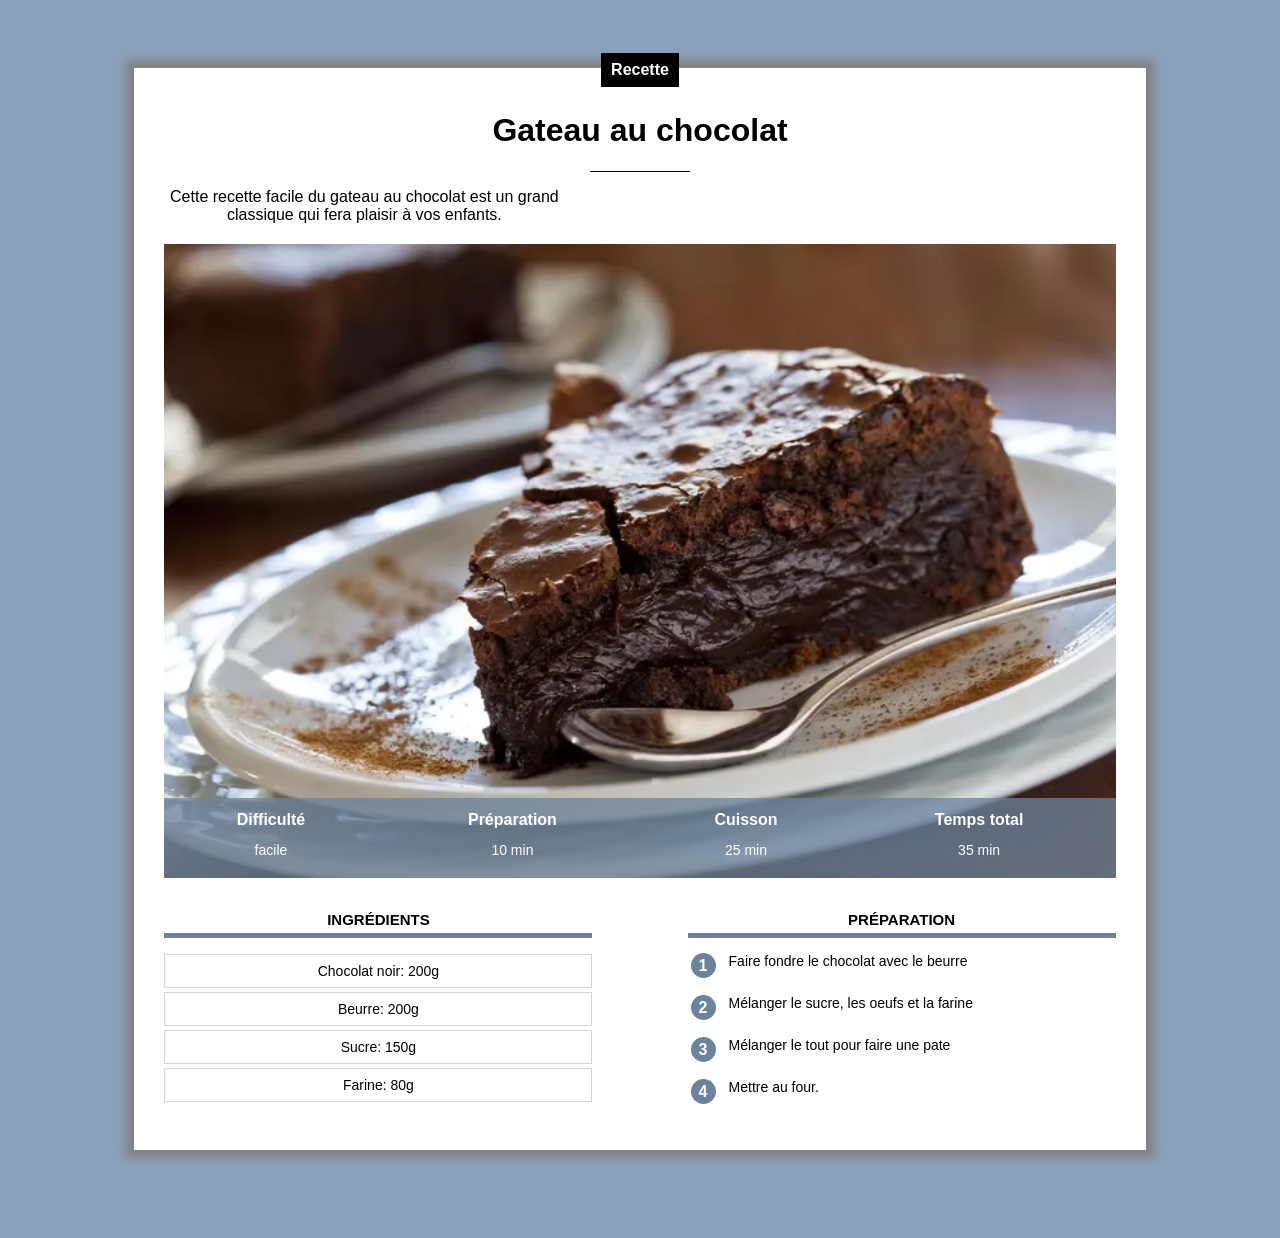
==== recette.html @ 6d66e081 "Add files via upload" ====
<!doctype html>
<html lang="fr">
<head>
  <meta charset="utf-8">
  <title>Gateau au chocolat</title>
  <link rel="stylesheet" href="Gateau_au_chocolat.css">
  <script src="script.js"></script>
</head>
<body>

        <div class="contenue">
            
            <div class="centre">
                <p  class="categorie">Recette</p>
            </div>

            <h1>Gateau au chocolat</h1>

            <div class="separateur"> </div>
            
            <div>

                <p class="description">Cette recette facile du gateau au chocolat est un grand classique qui fera plaisir à vos enfants.</p>

            </div>

            <div class="info">
                <img class="centre_image" src="gateau.jpg">
                
                <table class="info" >

                    
                    <tr>
                        <th>Difficulté</th>
                        <th>Préparation</th>
                        <th>Cuisson</th>
                        <th>Temps total</th>
                    </tr>
                
                
                    <tr>
                        <td>facile</td>
                        <td>10 min</td>
                        <td>25 min</td>
                        <td>35 min</td>
                    </tr>
                    
                </table>
            </div>

            <div>

                <div class="colonne1 colonne">

                    <h2>Ingrédients</h2>

                    <div class="menu">
                        <p>Chocolat noir: 200g</p>
                        <p>Beurre: 200g</p>
                        <p>Sucre: 150g</p>
                        <p>Farine: 80g</p>
                    </div>
                </div>

                <div class="colonne2 colonne">

                    <h2>Préparation</h2>
                    
                    <table class="preparation">

                        <tr><td> <p class="numero">1</p> </td> <td class="preparation_etape">Faire fondre le chocolat avec le beurre</td></tr>
                        <tr><td> <p class="numero">2</p> </td> <td class="preparation_etape">Mélanger le sucre, les oeufs et la farine</td></tr>
                        <tr><td> <p class="numero">3</p> </td> <td class="preparation_etape">Mélanger le tout pour faire une pate</td></tr>
                        <tr><td> <p class="numero">4</p> </td> <td class="preparation_etape">Mettre au four.</td></tr>
                    </table>
                
                </div>
            </div>
        </div>

</body>
</html>
---- Gateau_au_chocolat.css ----
*
{
    overflow: auto;
}

body
{
    background-color:#8BA1BB;
    font-family: Arial;
}

p.categorie
{
    background-color: #000;
    color: white;
    display: inline-block;
    
    margin-top: -15px;
    margin-bottom: 0;
    padding: 8px 10px;
    font-weight: bold;
    font-size: 16px;


}

div.centre
{
    text-align: center;
    margin-bottom: 0px;
    margin-top: 0px;
    overflow: visible;
}


.contenue
{
    background-color: white;
    margin: 60px 10% 80px 10%;
    padding: 0px 30px 30px 30px;
    min-width: 350px;
    box-shadow: 0px 0px 10px 8px grey;
    overflow: visible;
}

h1
{
    text-align: center;
}

.description
{
    text-align: center;
    max-width: 400px;
    display: inline-block;
}

.separateur
{
    background-color: black;
    max-width: 100px;  
    height: 1px;
    margin-left: auto;
    margin-right: auto; 
    
}
.centre_image
{
    text-align: center;
    width: 100%;
    display: block;
    object-fit: cover;
    min-height: 200px;
    background-color: lightblue;
}

div.info
{
    position: relative;
}
table.info
{
    position: absolute;
    bottom: 0;
    width: 100%;
    color: white;
    background-color: #6C829DC0;
    height: 80px;
}

table.info td
{
    text-align: center;
    font-size: 14px;
    vertical-align: top;
}

table.info th
{
    font-size: 16px;
}

div.colonne
{
    width: 45%;
    margin-top: 20px;
}

div.colonne h2
{
    text-align: center;
    text-transform: uppercase;
    font-size: 15px;
    border-bottom: 5px solid #6C829D;
    padding-bottom: 5px;
}

div.colonne1
{
    display: inline-block;
    margin-right: 10%;
}

div.colonne2
{
    float: right;
}

div.menu p
{
    border: 1px solid lightgray;
    text-align: center;
    font-size: 14px;
    padding: 8px 0;
    margin-top: 4px;
    margin-bottom: 0%;
}

table.preparation p.numero
{
    background-color: #6C829D;
    color: white;
    width: 25px;
    height: 25px;
    text-align: center;
    font-size: bold;
    font-weight: bold;
    padding-top: 4px;
    box-sizing: border-box;
    border-radius: 50%;
    margin: 0;
   
}
table.preparation td
{
    vertical-align: top;

}

table.preparation td.preparation_etape
{
    font-size: 14px;
    padding-left: 10px;
    padding-bottom: 10px;

}
table.preparation tr{
    height: 40px;
}
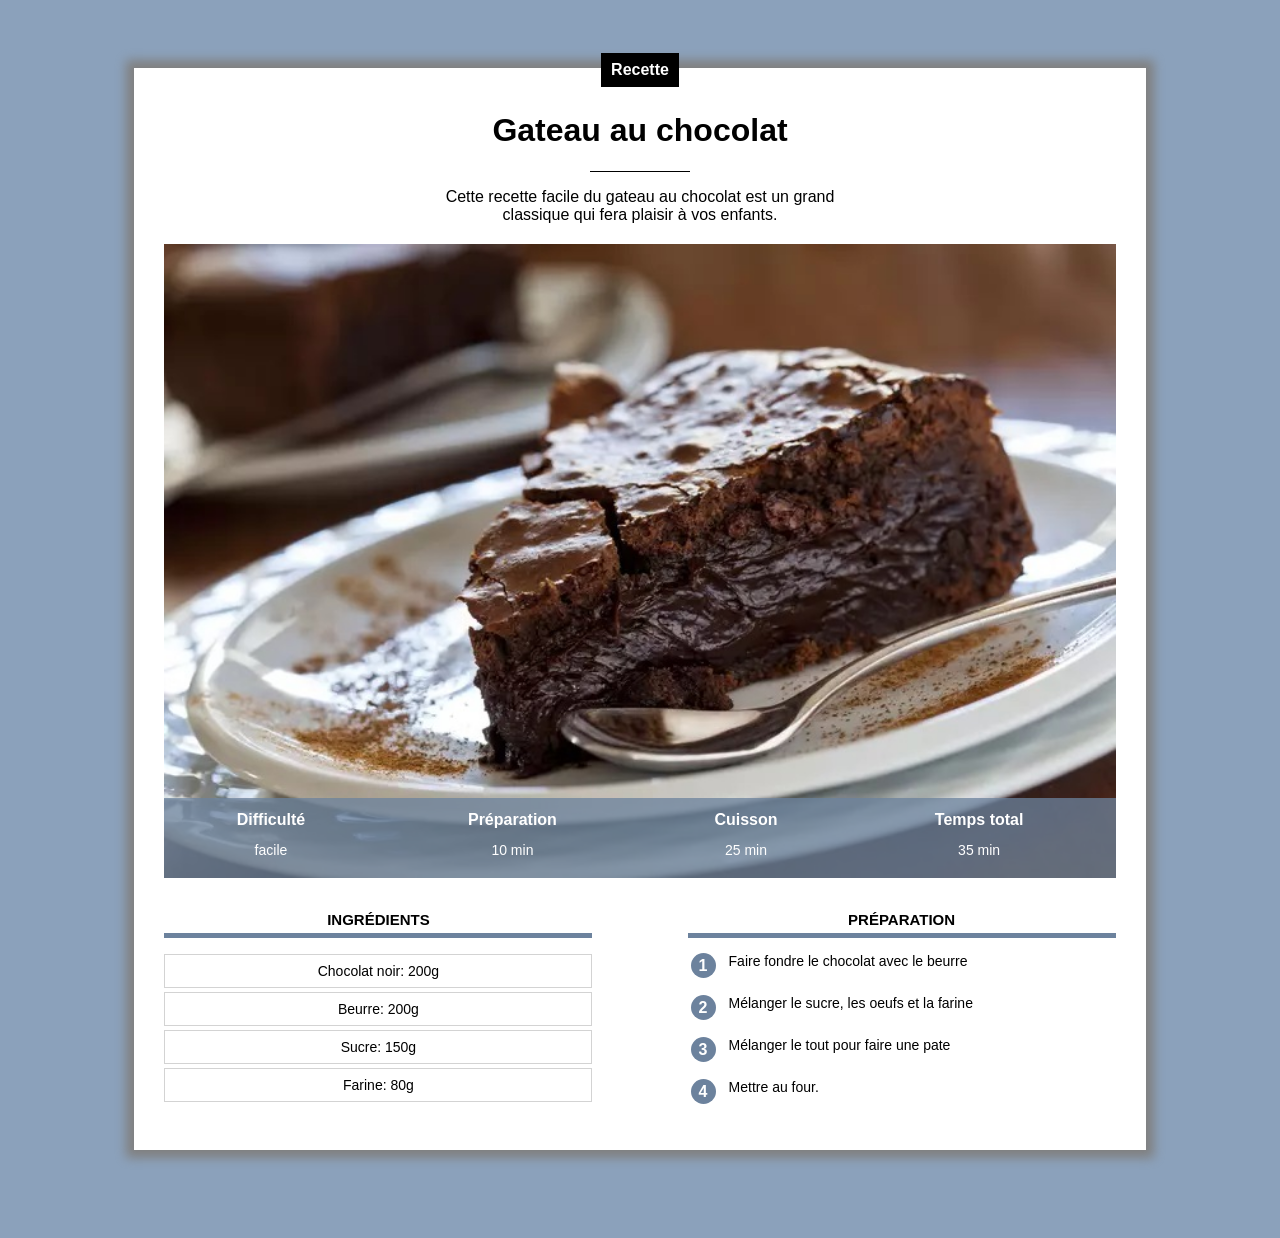
==== commit bb910ebe: "Add files via upload" ====
--- a/recette.html
+++ b/recette.html
@@ -18,7 +18,7 @@
 
             <div class="separateur"> </div>
             
-            <div>
+            <div class="centre">
 
                 <p class="description">Cette recette facile du gateau au chocolat est un grand classique qui fera plaisir à vos enfants.</p>
 
